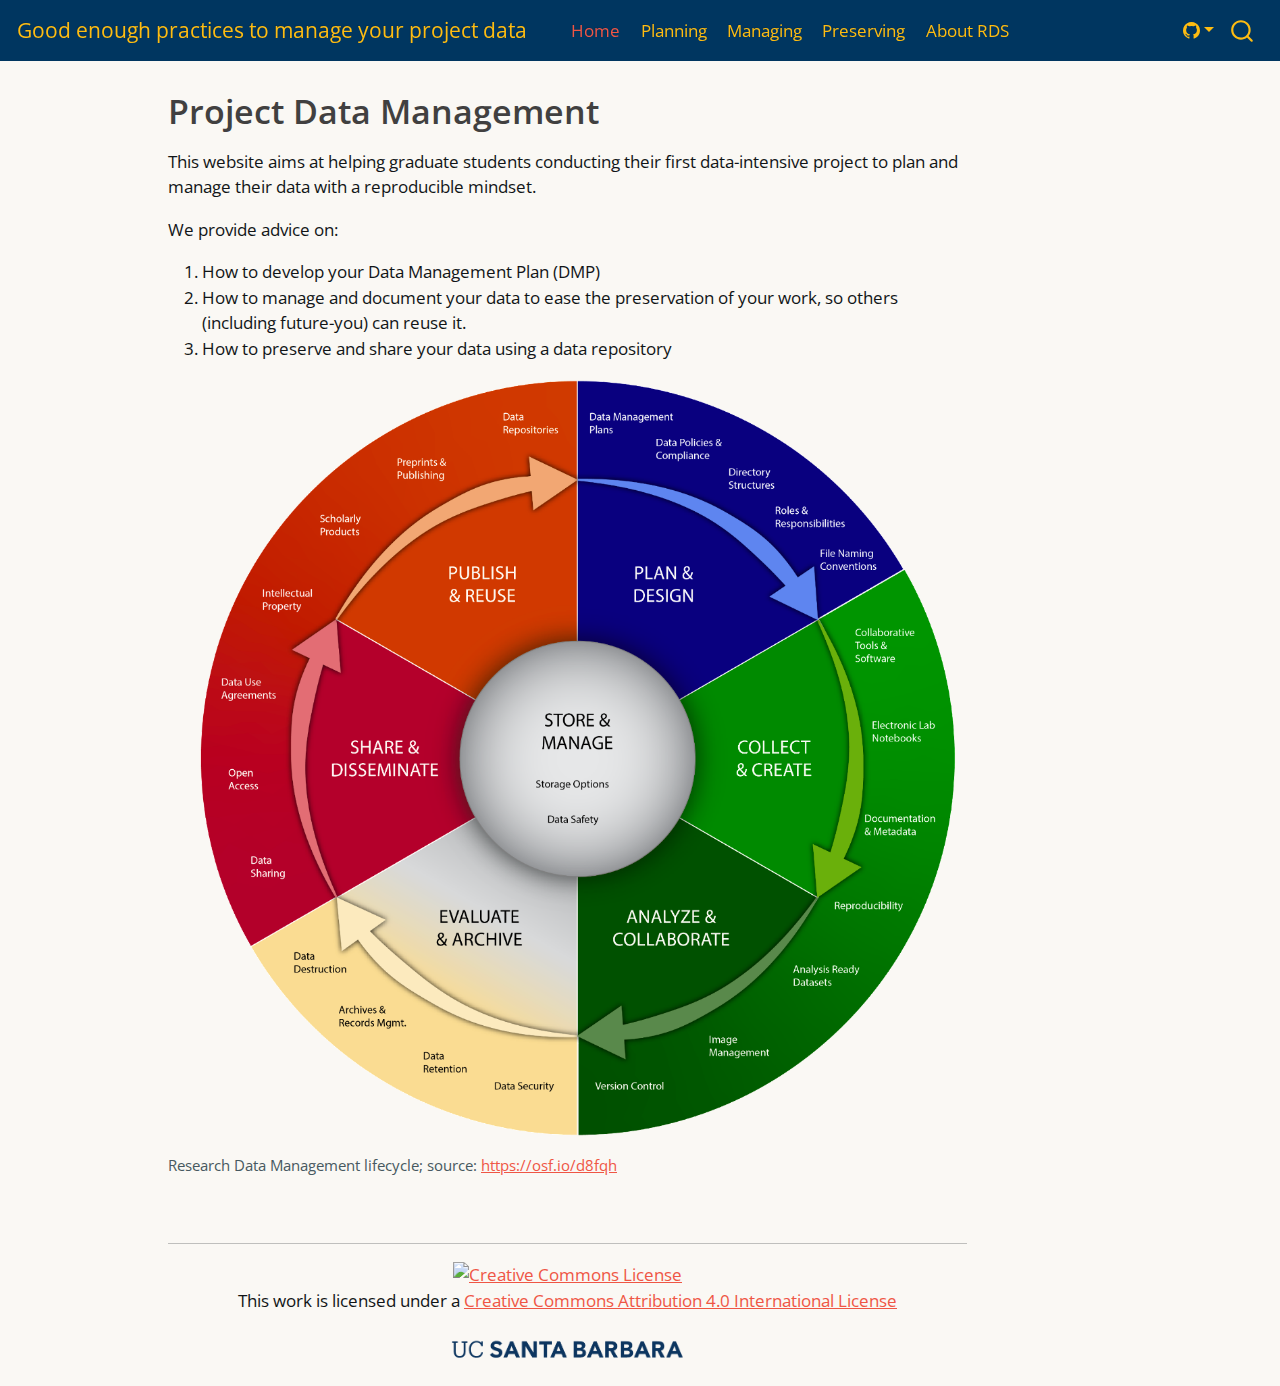
==== index.html @ 5ca1f8f9 "Built site for gh-pages" ====
<!DOCTYPE html>
<html xmlns="http://www.w3.org/1999/xhtml" lang="en" xml:lang="en"><head>

<meta charset="utf-8">
<meta name="generator" content="quarto-1.3.450">

<meta name="viewport" content="width=device-width, initial-scale=1.0, user-scalable=yes">


<title>Good enough practices to manage your project data - Project Data Management</title>
<style>
code{white-space: pre-wrap;}
span.smallcaps{font-variant: small-caps;}
div.columns{display: flex; gap: min(4vw, 1.5em);}
div.column{flex: auto; overflow-x: auto;}
div.hanging-indent{margin-left: 1.5em; text-indent: -1.5em;}
ul.task-list{list-style: none;}
ul.task-list li input[type="checkbox"] {
  width: 0.8em;
  margin: 0 0.8em 0.2em -1em; /* quarto-specific, see https://github.com/quarto-dev/quarto-cli/issues/4556 */ 
  vertical-align: middle;
}
</style>


<script src="site_libs/quarto-nav/quarto-nav.js"></script>
<script src="site_libs/quarto-nav/headroom.min.js"></script>
<script src="site_libs/clipboard/clipboard.min.js"></script>
<script src="site_libs/quarto-search/autocomplete.umd.js"></script>
<script src="site_libs/quarto-search/fuse.min.js"></script>
<script src="site_libs/quarto-search/quarto-search.js"></script>
<meta name="quarto:offset" content="./">
<script src="site_libs/quarto-html/quarto.js"></script>
<script src="site_libs/quarto-html/popper.min.js"></script>
<script src="site_libs/quarto-html/tippy.umd.min.js"></script>
<script src="site_libs/quarto-html/anchor.min.js"></script>
<link href="site_libs/quarto-html/tippy.css" rel="stylesheet">
<link href="site_libs/quarto-html/quarto-syntax-highlighting.css" rel="stylesheet" id="quarto-text-highlighting-styles">
<script src="site_libs/bootstrap/bootstrap.min.js"></script>
<link href="site_libs/bootstrap/bootstrap-icons.css" rel="stylesheet">
<link href="site_libs/bootstrap/bootstrap.min.css" rel="stylesheet" id="quarto-bootstrap" data-mode="light">
<script id="quarto-search-options" type="application/json">{
  "location": "navbar",
  "copy-button": false,
  "collapse-after": 3,
  "panel-placement": "end",
  "type": "overlay",
  "limit": 20,
  "language": {
    "search-no-results-text": "No results",
    "search-matching-documents-text": "matching documents",
    "search-copy-link-title": "Copy link to search",
    "search-hide-matches-text": "Hide additional matches",
    "search-more-match-text": "more match in this document",
    "search-more-matches-text": "more matches in this document",
    "search-clear-button-title": "Clear",
    "search-detached-cancel-button-title": "Cancel",
    "search-submit-button-title": "Submit",
    "search-label": "Search"
  }
}</script>


<link rel="stylesheet" href="styles.css">
</head>

<body class="nav-fixed">

<div id="quarto-search-results"></div>
  <header id="quarto-header" class="headroom fixed-top">
    <nav class="navbar navbar-expand-lg navbar-dark ">
      <div class="navbar-container container-fluid">
      <div class="navbar-brand-container">
    <a class="navbar-brand" href="./index.html">
    <span class="navbar-title">Good enough practices to manage your project data</span>
    </a>
  </div>
            <div id="quarto-search" class="" title="Search"></div>
          <button class="navbar-toggler" type="button" data-bs-toggle="collapse" data-bs-target="#navbarCollapse" aria-controls="navbarCollapse" aria-expanded="false" aria-label="Toggle navigation" onclick="if (window.quartoToggleHeadroom) { window.quartoToggleHeadroom(); }">
  <span class="navbar-toggler-icon"></span>
</button>
          <div class="collapse navbar-collapse" id="navbarCollapse">
            <ul class="navbar-nav navbar-nav-scroll me-auto">
  <li class="nav-item">
    <a class="nav-link active" href="./index.html" rel="" target="" aria-current="page">
 <span class="menu-text">Home</span></a>
  </li>  
  <li class="nav-item">
    <a class="nav-link" href="./plan.html" rel="" target="">
 <span class="menu-text">Planning</span></a>
  </li>  
  <li class="nav-item">
    <a class="nav-link" href="./manage.html" rel="" target="">
 <span class="menu-text">Managing</span></a>
  </li>  
  <li class="nav-item">
    <a class="nav-link" href="./preserve.html" rel="" target="">
 <span class="menu-text">Preserving</span></a>
  </li>  
  <li class="nav-item">
    <a class="nav-link" href="./about.html" rel="" target="">
 <span class="menu-text">About RDS</span></a>
  </li>  
</ul>
            <div class="quarto-navbar-tools ms-auto">
    <div class="dropdown">
      <a href="" title="" id="quarto-navigation-tool-dropdown-0" class="quarto-navigation-tool dropdown-toggle px-1" data-bs-toggle="dropdown" aria-expanded="false" aria-label=""><i class="bi bi-github"></i></a>
      <ul class="dropdown-menu dropdown-menu-end" aria-labelledby="quarto-navigation-tool-dropdown-0">
          <li>
            <a class="dropdown-item quarto-navbar-tools ms-auto-item" href="https://github.com/UCSB-Library-Research-Data-Services/project-data-management">
            Website Code
            </a>
          </li>
          <li>
            <a class="dropdown-item quarto-navbar-tools ms-auto-item" href="https://github.com/UCSB-Library-Research-Data-Services/project-data-management/issues">
            Report an issue
            </a>
          </li>
      </ul>
    </div>
</div>
          </div> <!-- /navcollapse -->
      </div> <!-- /container-fluid -->
    </nav>
</header>
<!-- content -->
<div id="quarto-content" class="quarto-container page-columns page-rows-contents page-layout-article page-navbar">
<!-- sidebar -->
<!-- margin-sidebar -->
    <div id="quarto-margin-sidebar" class="sidebar margin-sidebar">
        
    </div>
<!-- main -->
<main class="content" id="quarto-document-content">

<header id="title-block-header" class="quarto-title-block default">
<div class="quarto-title">
<h1 class="title">Project Data Management</h1>
</div>



<div class="quarto-title-meta">

    
  
    
  </div>
  

</header>

<p>This website aims at helping graduate students conducting their first data-intensive project to plan and manage their data with a reproducible mindset.</p>
<p>We provide advice on:</p>
<ol type="1">
<li>How to develop your Data Management Plan (DMP)</li>
<li>How to manage and document your data to ease the preservation of your work, so others (including future-you) can reuse it.</li>
<li>How to preserve and share your data using a data repository</li>
</ol>
<div class="quarto-figure quarto-figure-center">
<figure class="figure">
<p><img src="images/data_lifecycle_rdm.png" class="img-fluid figure-img"></p>
<figcaption class="figure-caption">Research Data Management lifecycle; source: <a href="https://osf.io/d8fqh" class="uri">https://osf.io/d8fqh</a></figcaption>
</figure>
</div>



</main> <!-- /main -->
<div>
  <p></p><hr><p></p>
  <p align="center"><a rel="license" href="http://creativecommons.org/licenses/by/4.0/"><img alt="Creative Commons License" style="border-width:0" src="https://i.creativecommons.org/l/by/4.0/88x31.png"></a><br>This work is licensed under a <a rel="license" href="http://creativecommons.org/licenses/by/4.0/">Creative Commons Attribution 4.0 International License</a></p>
  <p align="center"><a href="https://www.library.ucsb.edu/research-data-services"><img alt="UCSB logo" style="border-width:0" src="images/ucsb-primary-wordmark.png" width="250px" align="center"></a></p>
</div>
<script id="quarto-html-after-body" type="application/javascript">
window.document.addEventListener("DOMContentLoaded", function (event) {
  const toggleBodyColorMode = (bsSheetEl) => {
    const mode = bsSheetEl.getAttribute("data-mode");
    const bodyEl = window.document.querySelector("body");
    if (mode === "dark") {
      bodyEl.classList.add("quarto-dark");
      bodyEl.classList.remove("quarto-light");
    } else {
      bodyEl.classList.add("quarto-light");
      bodyEl.classList.remove("quarto-dark");
    }
  }
  const toggleBodyColorPrimary = () => {
    const bsSheetEl = window.document.querySelector("link#quarto-bootstrap");
    if (bsSheetEl) {
      toggleBodyColorMode(bsSheetEl);
    }
  }
  toggleBodyColorPrimary();  
  const icon = "";
  const anchorJS = new window.AnchorJS();
  anchorJS.options = {
    placement: 'right',
    icon: icon
  };
  anchorJS.add('.anchored');
  const isCodeAnnotation = (el) => {
    for (const clz of el.classList) {
      if (clz.startsWith('code-annotation-')) {                     
        return true;
      }
    }
    return false;
  }
  const clipboard = new window.ClipboardJS('.code-copy-button', {
    text: function(trigger) {
      const codeEl = trigger.previousElementSibling.cloneNode(true);
      for (const childEl of codeEl.children) {
        if (isCodeAnnotation(childEl)) {
          childEl.remove();
        }
      }
      return codeEl.innerText;
    }
  });
  clipboard.on('success', function(e) {
    // button target
    const button = e.trigger;
    // don't keep focus
    button.blur();
    // flash "checked"
    button.classList.add('code-copy-button-checked');
    var currentTitle = button.getAttribute("title");
    button.setAttribute("title", "Copied!");
    let tooltip;
    if (window.bootstrap) {
      button.setAttribute("data-bs-toggle", "tooltip");
      button.setAttribute("data-bs-placement", "left");
      button.setAttribute("data-bs-title", "Copied!");
      tooltip = new bootstrap.Tooltip(button, 
        { trigger: "manual", 
          customClass: "code-copy-button-tooltip",
          offset: [0, -8]});
      tooltip.show();    
    }
    setTimeout(function() {
      if (tooltip) {
        tooltip.hide();
        button.removeAttribute("data-bs-title");
        button.removeAttribute("data-bs-toggle");
        button.removeAttribute("data-bs-placement");
      }
      button.setAttribute("title", currentTitle);
      button.classList.remove('code-copy-button-checked');
    }, 1000);
    // clear code selection
    e.clearSelection();
  });
  function tippyHover(el, contentFn) {
    const config = {
      allowHTML: true,
      content: contentFn,
      maxWidth: 500,
      delay: 100,
      arrow: false,
      appendTo: function(el) {
          return el.parentElement;
      },
      interactive: true,
      interactiveBorder: 10,
      theme: 'quarto',
      placement: 'bottom-start'
    };
    window.tippy(el, config); 
  }
  const noterefs = window.document.querySelectorAll('a[role="doc-noteref"]');
  for (var i=0; i<noterefs.length; i++) {
    const ref = noterefs[i];
    tippyHover(ref, function() {
      // use id or data attribute instead here
      let href = ref.getAttribute('data-footnote-href') || ref.getAttribute('href');
      try { href = new URL(href).hash; } catch {}
      const id = href.replace(/^#\/?/, "");
      const note = window.document.getElementById(id);
      return note.innerHTML;
    });
  }
      let selectedAnnoteEl;
      const selectorForAnnotation = ( cell, annotation) => {
        let cellAttr = 'data-code-cell="' + cell + '"';
        let lineAttr = 'data-code-annotation="' +  annotation + '"';
        const selector = 'span[' + cellAttr + '][' + lineAttr + ']';
        return selector;
      }
      const selectCodeLines = (annoteEl) => {
        const doc = window.document;
        const targetCell = annoteEl.getAttribute("data-target-cell");
        const targetAnnotation = annoteEl.getAttribute("data-target-annotation");
        const annoteSpan = window.document.querySelector(selectorForAnnotation(targetCell, targetAnnotation));
        const lines = annoteSpan.getAttribute("data-code-lines").split(",");
        const lineIds = lines.map((line) => {
          return targetCell + "-" + line;
        })
        let top = null;
        let height = null;
        let parent = null;
        if (lineIds.length > 0) {
            //compute the position of the single el (top and bottom and make a div)
            const el = window.document.getElementById(lineIds[0]);
            top = el.offsetTop;
            height = el.offsetHeight;
            parent = el.parentElement.parentElement;
          if (lineIds.length > 1) {
            const lastEl = window.document.getElementById(lineIds[lineIds.length - 1]);
            const bottom = lastEl.offsetTop + lastEl.offsetHeight;
            height = bottom - top;
          }
          if (top !== null && height !== null && parent !== null) {
            // cook up a div (if necessary) and position it 
            let div = window.document.getElementById("code-annotation-line-highlight");
            if (div === null) {
              div = window.document.createElement("div");
              div.setAttribute("id", "code-annotation-line-highlight");
              div.style.position = 'absolute';
              parent.appendChild(div);
            }
            div.style.top = top - 2 + "px";
            div.style.height = height + 4 + "px";
            let gutterDiv = window.document.getElementById("code-annotation-line-highlight-gutter");
            if (gutterDiv === null) {
              gutterDiv = window.document.createElement("div");
              gutterDiv.setAttribute("id", "code-annotation-line-highlight-gutter");
              gutterDiv.style.position = 'absolute';
              const codeCell = window.document.getElementById(targetCell);
              const gutter = codeCell.querySelector('.code-annotation-gutter');
              gutter.appendChild(gutterDiv);
            }
            gutterDiv.style.top = top - 2 + "px";
            gutterDiv.style.height = height + 4 + "px";
          }
          selectedAnnoteEl = annoteEl;
        }
      };
      const unselectCodeLines = () => {
        const elementsIds = ["code-annotation-line-highlight", "code-annotation-line-highlight-gutter"];
        elementsIds.forEach((elId) => {
          const div = window.document.getElementById(elId);
          if (div) {
            div.remove();
          }
        });
        selectedAnnoteEl = undefined;
      };
      // Attach click handler to the DT
      const annoteDls = window.document.querySelectorAll('dt[data-target-cell]');
      for (const annoteDlNode of annoteDls) {
        annoteDlNode.addEventListener('click', (event) => {
          const clickedEl = event.target;
          if (clickedEl !== selectedAnnoteEl) {
            unselectCodeLines();
            const activeEl = window.document.querySelector('dt[data-target-cell].code-annotation-active');
            if (activeEl) {
              activeEl.classList.remove('code-annotation-active');
            }
            selectCodeLines(clickedEl);
            clickedEl.classList.add('code-annotation-active');
          } else {
            // Unselect the line
            unselectCodeLines();
            clickedEl.classList.remove('code-annotation-active');
          }
        });
      }
  const findCites = (el) => {
    const parentEl = el.parentElement;
    if (parentEl) {
      const cites = parentEl.dataset.cites;
      if (cites) {
        return {
          el,
          cites: cites.split(' ')
        };
      } else {
        return findCites(el.parentElement)
      }
    } else {
      return undefined;
    }
  };
  var bibliorefs = window.document.querySelectorAll('a[role="doc-biblioref"]');
  for (var i=0; i<bibliorefs.length; i++) {
    const ref = bibliorefs[i];
    const citeInfo = findCites(ref);
    if (citeInfo) {
      tippyHover(citeInfo.el, function() {
        var popup = window.document.createElement('div');
        citeInfo.cites.forEach(function(cite) {
          var citeDiv = window.document.createElement('div');
          citeDiv.classList.add('hanging-indent');
          citeDiv.classList.add('csl-entry');
          var biblioDiv = window.document.getElementById('ref-' + cite);
          if (biblioDiv) {
            citeDiv.innerHTML = biblioDiv.innerHTML;
          }
          popup.appendChild(citeDiv);
        });
        return popup.innerHTML;
      });
    }
  }
});
</script>
</div> <!-- /content -->



</body></html>
---- site_libs/quarto-html/tippy.css ----
.tippy-box[data-animation=fade][data-state=hidden]{opacity:0}[data-tippy-root]{max-width:calc(100vw - 10px)}.tippy-box{position:relative;background-color:#333;color:#fff;border-radius:4px;font-size:14px;line-height:1.4;white-space:normal;outline:0;transition-property:transform,visibility,opacity}.tippy-box[data-placement^=top]>.tippy-arrow{bottom:0}.tippy-box[data-placement^=top]>.tippy-arrow:before{bottom:-7px;left:0;border-width:8px 8px 0;border-top-color:initial;transform-origin:center top}.tippy-box[data-placement^=bottom]>.tippy-arrow{top:0}.tippy-box[data-placement^=bottom]>.tippy-arrow:before{top:-7px;left:0;border-width:0 8px 8px;border-bottom-color:initial;transform-origin:center bottom}.tippy-box[data-placement^=left]>.tippy-arrow{right:0}.tippy-box[data-placement^=left]>.tippy-arrow:before{border-width:8px 0 8px 8px;border-left-color:initial;right:-7px;transform-origin:center left}.tippy-box[data-placement^=right]>.tippy-arrow{left:0}.tippy-box[data-placement^=right]>.tippy-arrow:before{left:-7px;border-width:8px 8px 8px 0;border-right-color:initial;transform-origin:center right}.tippy-box[data-inertia][data-state=visible]{transition-timing-function:cubic-bezier(.54,1.5,.38,1.11)}.tippy-arrow{width:16px;height:16px;color:#333}.tippy-arrow:before{content:"";position:absolute;border-color:transparent;border-style:solid}.tippy-content{position:relative;padding:5px 9px;z-index:1}
---- site_libs/quarto-html/quarto-syntax-highlighting.css ----
/* quarto syntax highlight colors */
:root {
  --quarto-hl-ot-color: #003B4F;
  --quarto-hl-at-color: #657422;
  --quarto-hl-ss-color: #20794D;
  --quarto-hl-an-color: #5E5E5E;
  --quarto-hl-fu-color: #4758AB;
  --quarto-hl-st-color: #20794D;
  --quarto-hl-cf-color: #003B4F;
  --quarto-hl-op-color: #5E5E5E;
  --quarto-hl-er-color: #AD0000;
  --quarto-hl-bn-color: #AD0000;
  --quarto-hl-al-color: #AD0000;
  --quarto-hl-va-color: #111111;
  --quarto-hl-bu-color: inherit;
  --quarto-hl-ex-color: inherit;
  --quarto-hl-pp-color: #AD0000;
  --quarto-hl-in-color: #5E5E5E;
  --quarto-hl-vs-color: #20794D;
  --quarto-hl-wa-color: #5E5E5E;
  --quarto-hl-do-color: #5E5E5E;
  --quarto-hl-im-color: #00769E;
  --quarto-hl-ch-color: #20794D;
  --quarto-hl-dt-color: #AD0000;
  --quarto-hl-fl-color: #AD0000;
  --quarto-hl-co-color: #5E5E5E;
  --quarto-hl-cv-color: #5E5E5E;
  --quarto-hl-cn-color: #8f5902;
  --quarto-hl-sc-color: #5E5E5E;
  --quarto-hl-dv-color: #AD0000;
  --quarto-hl-kw-color: #003B4F;
}

/* other quarto variables */
:root {
  --quarto-font-monospace: SFMono-Regular, Menlo, Monaco, Consolas, "Liberation Mono", "Courier New", monospace;
}

pre > code.sourceCode > span {
  color: #003B4F;
}

code span {
  color: #003B4F;
}

code.sourceCode > span {
  color: #003B4F;
}

div.sourceCode,
div.sourceCode pre.sourceCode {
  color: #003B4F;
}

code span.ot {
  color: #003B4F;
  font-style: inherit;
}

code span.at {
  color: #657422;
  font-style: inherit;
}

code span.ss {
  color: #20794D;
  font-style: inherit;
}

code span.an {
  color: #5E5E5E;
  font-style: inherit;
}

code span.fu {
  color: #4758AB;
  font-style: inherit;
}

code span.st {
  color: #20794D;
  font-style: inherit;
}

code span.cf {
  color: #003B4F;
  font-style: inherit;
}

code span.op {
  color: #5E5E5E;
  font-style: inherit;
}

code span.er {
  color: #AD0000;
  font-style: inherit;
}

code span.bn {
  color: #AD0000;
  font-style: inherit;
}

code span.al {
  color: #AD0000;
  font-style: inherit;
}

code span.va {
  color: #111111;
  font-style: inherit;
}

code span.bu {
  font-style: inherit;
}

code span.ex {
  font-style: inherit;
}

code span.pp {
  color: #AD0000;
  font-style: inherit;
}

code span.in {
  color: #5E5E5E;
  font-style: inherit;
}

code span.vs {
  color: #20794D;
  font-style: inherit;
}

code span.wa {
  color: #5E5E5E;
  font-style: italic;
}

code span.do {
  color: #5E5E5E;
  font-style: italic;
}

code span.im {
  color: #00769E;
  font-style: inherit;
}

code span.ch {
  color: #20794D;
  font-style: inherit;
}

code span.dt {
  color: #AD0000;
  font-style: inherit;
}

code span.fl {
  color: #AD0000;
  font-style: inherit;
}

code span.co {
  color: #5E5E5E;
  font-style: inherit;
}

code span.cv {
  color: #5E5E5E;
  font-style: italic;
}

code span.cn {
  color: #8f5902;
  font-style: inherit;
}

code span.sc {
  color: #5E5E5E;
  font-style: inherit;
}

code span.dv {
  color: #AD0000;
  font-style: inherit;
}

code span.kw {
  color: #003B4F;
  font-style: inherit;
}

.prevent-inlining {
  content: "</";
}

/*# sourceMappingURL=debc5d5d77c3f9108843748ff7464032.css.map */
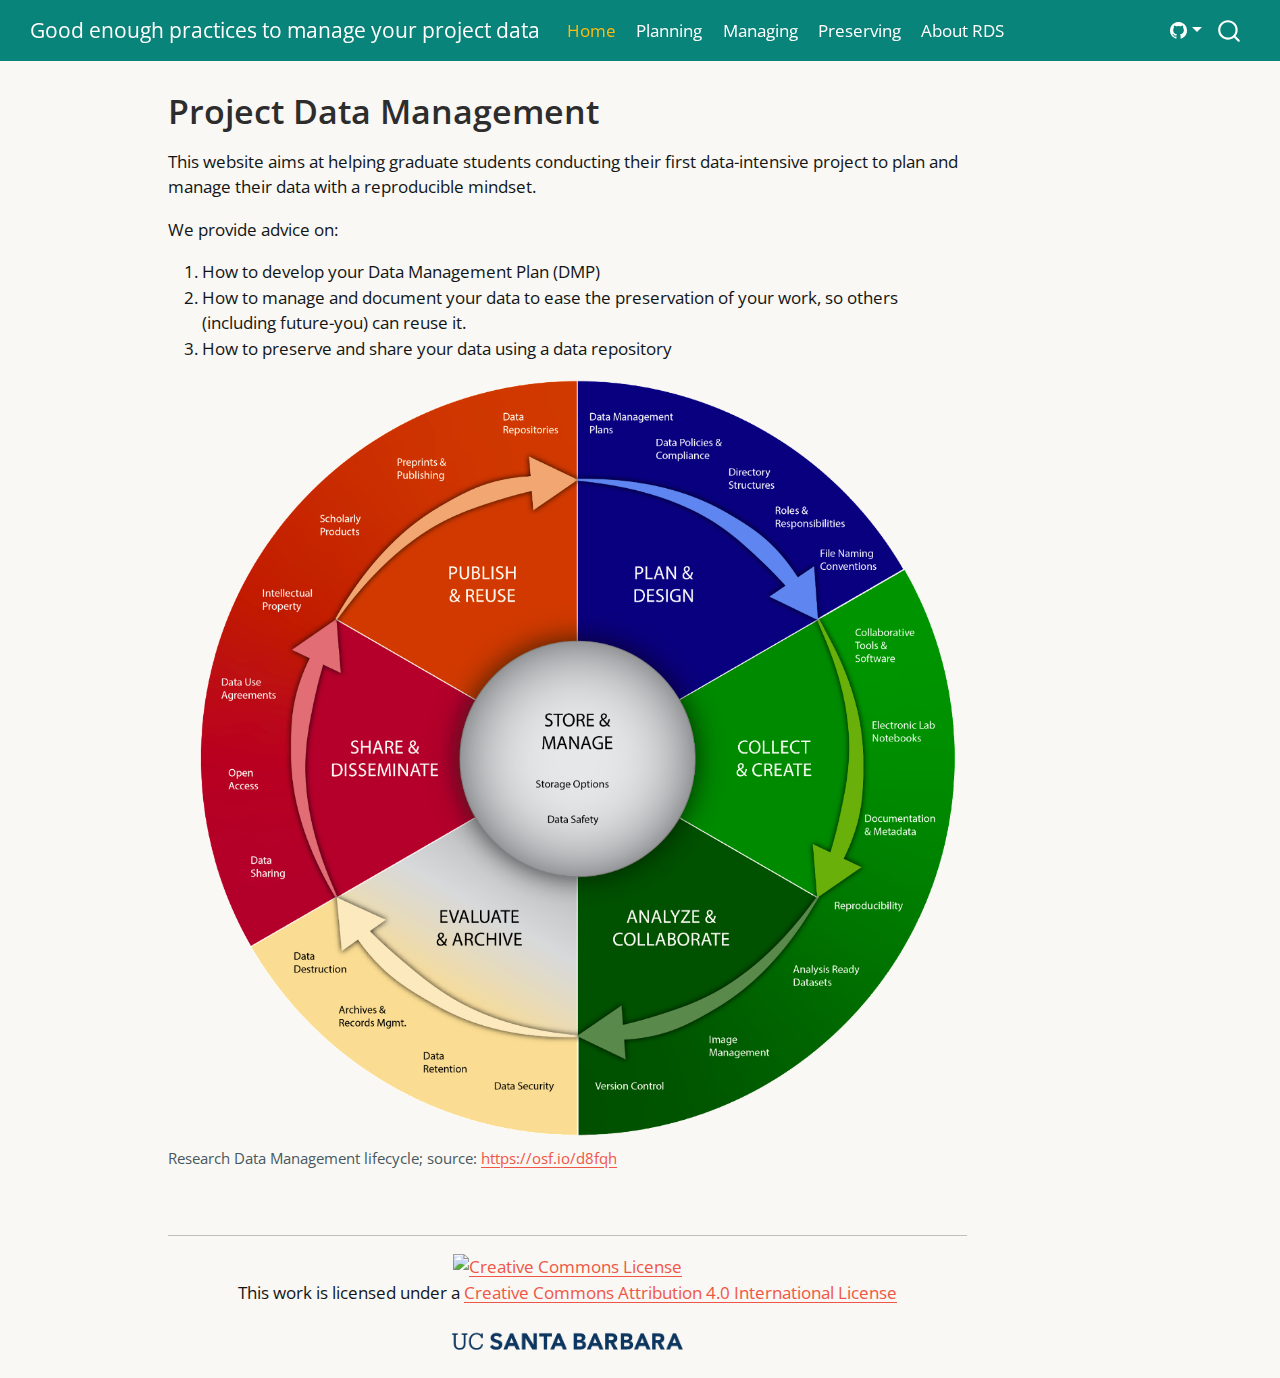
==== commit 23725e97: "Built site for gh-pages" ====
--- a/index.html
+++ b/index.html
@@ -2,7 +2,7 @@
 <html xmlns="http://www.w3.org/1999/xhtml" lang="en" xml:lang="en"><head>
 
 <meta charset="utf-8">
-<meta name="generator" content="quarto-1.3.450">
+<meta name="generator" content="quarto-1.4.550">
 
 <meta name="viewport" content="width=device-width, initial-scale=1.0, user-scalable=yes">
 
@@ -45,7 +45,13 @@
   "collapse-after": 3,
   "panel-placement": "end",
   "type": "overlay",
-  "limit": 20,
+  "limit": 50,
+  "keyboard-shortcut": [
+    "f",
+    "/",
+    "s"
+  ],
+  "show-item-context": false,
   "language": {
     "search-no-results-text": "No results",
     "search-matching-documents-text": "matching documents",
@@ -54,6 +60,7 @@
     "search-more-match-text": "more match in this document",
     "search-more-matches-text": "more matches in this document",
     "search-clear-button-title": "Clear",
+    "search-text-placeholder": "",
     "search-detached-cancel-button-title": "Cancel",
     "search-submit-button-title": "Submit",
     "search-label": "Search"
@@ -68,9 +75,9 @@
 
 <div id="quarto-search-results"></div>
   <header id="quarto-header" class="headroom fixed-top">
-    <nav class="navbar navbar-expand-lg navbar-dark ">
+    <nav class="navbar navbar-expand-lg " data-bs-theme="dark">
       <div class="navbar-container container-fluid">
-      <div class="navbar-brand-container">
+      <div class="navbar-brand-container mx-auto">
     <a class="navbar-brand" href="./index.html">
     <span class="navbar-title">Good enough practices to manage your project data</span>
     </a>
@@ -82,44 +89,44 @@
           <div class="collapse navbar-collapse" id="navbarCollapse">
             <ul class="navbar-nav navbar-nav-scroll me-auto">
   <li class="nav-item">
-    <a class="nav-link active" href="./index.html" rel="" target="" aria-current="page">
- <span class="menu-text">Home</span></a>
+    <a class="nav-link active" href="./index.html" aria-current="page"> 
+<span class="menu-text">Home</span></a>
   </li>  
   <li class="nav-item">
-    <a class="nav-link" href="./plan.html" rel="" target="">
- <span class="menu-text">Planning</span></a>
+    <a class="nav-link" href="./plan.html"> 
+<span class="menu-text">Planning</span></a>
   </li>  
   <li class="nav-item">
-    <a class="nav-link" href="./manage.html" rel="" target="">
- <span class="menu-text">Managing</span></a>
+    <a class="nav-link" href="./manage.html"> 
+<span class="menu-text">Managing</span></a>
   </li>  
   <li class="nav-item">
-    <a class="nav-link" href="./preserve.html" rel="" target="">
- <span class="menu-text">Preserving</span></a>
+    <a class="nav-link" href="./preserve.html"> 
+<span class="menu-text">Preserving</span></a>
   </li>  
   <li class="nav-item">
-    <a class="nav-link" href="./about.html" rel="" target="">
- <span class="menu-text">About RDS</span></a>
+    <a class="nav-link" href="./about.html"> 
+<span class="menu-text">About RDS</span></a>
   </li>  
 </ul>
-            <div class="quarto-navbar-tools ms-auto">
+          </div> <!-- /navcollapse -->
+          <div class="quarto-navbar-tools">
     <div class="dropdown">
       <a href="" title="" id="quarto-navigation-tool-dropdown-0" class="quarto-navigation-tool dropdown-toggle px-1" data-bs-toggle="dropdown" aria-expanded="false" aria-label=""><i class="bi bi-github"></i></a>
       <ul class="dropdown-menu dropdown-menu-end" aria-labelledby="quarto-navigation-tool-dropdown-0">
           <li>
-            <a class="dropdown-item quarto-navbar-tools ms-auto-item" href="https://github.com/UCSB-Library-Research-Data-Services/project-data-management">
+            <a class="dropdown-item quarto-navbar-tools-item" href="https://github.com/UCSB-Library-Research-Data-Services/project-data-management">
             Website Code
             </a>
           </li>
           <li>
-            <a class="dropdown-item quarto-navbar-tools ms-auto-item" href="https://github.com/UCSB-Library-Research-Data-Services/project-data-management/issues">
+            <a class="dropdown-item quarto-navbar-tools-item" href="https://github.com/UCSB-Library-Research-Data-Services/project-data-management/issues">
             Report an issue
             </a>
           </li>
       </ul>
     </div>
 </div>
-          </div> <!-- /navcollapse -->
       </div> <!-- /container-fluid -->
     </nav>
 </header>
@@ -148,7 +155,9 @@
   </div>
   
 
+
 </header>
+
 
 <p>This website aims at helping graduate students conducting their first data-intensive project to plan and manage their data with a reproducible mindset.</p>
 <p>We provide advice on:</p>
@@ -160,7 +169,7 @@
 <div class="quarto-figure quarto-figure-center">
 <figure class="figure">
 <p><img src="images/data_lifecycle_rdm.png" class="img-fluid figure-img"></p>
-<figcaption class="figure-caption">Research Data Management lifecycle; source: <a href="https://osf.io/d8fqh" class="uri">https://osf.io/d8fqh</a></figcaption>
+<figcaption>Research Data Management lifecycle; source: <a href="https://osf.io/d8fqh" class="uri">https://osf.io/d8fqh</a></figcaption>
 </figure>
 </div>
 
@@ -251,10 +260,9 @@
     // clear code selection
     e.clearSelection();
   });
-  function tippyHover(el, contentFn) {
+  function tippyHover(el, contentFn, onTriggerFn, onUntriggerFn) {
     const config = {
       allowHTML: true,
-      content: contentFn,
       maxWidth: 500,
       delay: 100,
       arrow: false,
@@ -264,8 +272,17 @@
       interactive: true,
       interactiveBorder: 10,
       theme: 'quarto',
-      placement: 'bottom-start'
+      placement: 'bottom-start',
     };
+    if (contentFn) {
+      config.content = contentFn;
+    }
+    if (onTriggerFn) {
+      config.onTrigger = onTriggerFn;
+    }
+    if (onUntriggerFn) {
+      config.onUntrigger = onUntriggerFn;
+    }
     window.tippy(el, config); 
   }
   const noterefs = window.document.querySelectorAll('a[role="doc-noteref"]');
@@ -278,6 +295,125 @@
       const id = href.replace(/^#\/?/, "");
       const note = window.document.getElementById(id);
       return note.innerHTML;
+    });
+  }
+  const xrefs = window.document.querySelectorAll('a.quarto-xref');
+  const processXRef = (id, note) => {
+    // Strip column container classes
+    const stripColumnClz = (el) => {
+      el.classList.remove("page-full", "page-columns");
+      if (el.children) {
+        for (const child of el.children) {
+          stripColumnClz(child);
+        }
+      }
+    }
+    stripColumnClz(note)
+    if (id === null || id.startsWith('sec-')) {
+      // Special case sections, only their first couple elements
+      const container = document.createElement("div");
+      if (note.children && note.children.length > 2) {
+        container.appendChild(note.children[0].cloneNode(true));
+        for (let i = 1; i < note.children.length; i++) {
+          const child = note.children[i];
+          if (child.tagName === "P" && child.innerText === "") {
+            continue;
+          } else {
+            container.appendChild(child.cloneNode(true));
+            break;
+          }
+        }
+        if (window.Quarto?.typesetMath) {
+          window.Quarto.typesetMath(container);
+        }
+        return container.innerHTML
+      } else {
+        if (window.Quarto?.typesetMath) {
+          window.Quarto.typesetMath(note);
+        }
+        return note.innerHTML;
+      }
+    } else {
+      // Remove any anchor links if they are present
+      const anchorLink = note.querySelector('a.anchorjs-link');
+      if (anchorLink) {
+        anchorLink.remove();
+      }
+      if (window.Quarto?.typesetMath) {
+        window.Quarto.typesetMath(note);
+      }
+      // TODO in 1.5, we should make sure this works without a callout special case
+      if (note.classList.contains("callout")) {
+        return note.outerHTML;
+      } else {
+        return note.innerHTML;
+      }
+    }
+  }
+  for (var i=0; i<xrefs.length; i++) {
+    const xref = xrefs[i];
+    tippyHover(xref, undefined, function(instance) {
+      instance.disable();
+      let url = xref.getAttribute('href');
+      let hash = undefined; 
+      if (url.startsWith('#')) {
+        hash = url;
+      } else {
+        try { hash = new URL(url).hash; } catch {}
+      }
+      if (hash) {
+        const id = hash.replace(/^#\/?/, "");
+        const note = window.document.getElementById(id);
+        if (note !== null) {
+          try {
+            const html = processXRef(id, note.cloneNode(true));
+            instance.setContent(html);
+          } finally {
+            instance.enable();
+            instance.show();
+          }
+        } else {
+          // See if we can fetch this
+          fetch(url.split('#')[0])
+          .then(res => res.text())
+          .then(html => {
+            const parser = new DOMParser();
+            const htmlDoc = parser.parseFromString(html, "text/html");
+            const note = htmlDoc.getElementById(id);
+            if (note !== null) {
+              const html = processXRef(id, note);
+              instance.setContent(html);
+            } 
+          }).finally(() => {
+            instance.enable();
+            instance.show();
+          });
+        }
+      } else {
+        // See if we can fetch a full url (with no hash to target)
+        // This is a special case and we should probably do some content thinning / targeting
+        fetch(url)
+        .then(res => res.text())
+        .then(html => {
+          const parser = new DOMParser();
+          const htmlDoc = parser.parseFromString(html, "text/html");
+          const note = htmlDoc.querySelector('main.content');
+          if (note !== null) {
+            // This should only happen for chapter cross references
+            // (since there is no id in the URL)
+            // remove the first header
+            if (note.children.length > 0 && note.children[0].tagName === "HEADER") {
+              note.children[0].remove();
+            }
+            const html = processXRef(null, note);
+            instance.setContent(html);
+          } 
+        }).finally(() => {
+          instance.enable();
+          instance.show();
+        });
+      }
+    }, function(instance) {
     });
   }
       let selectedAnnoteEl;
@@ -321,6 +457,7 @@
             }
             div.style.top = top - 2 + "px";
             div.style.height = height + 4 + "px";
+            div.style.left = 0;
             let gutterDiv = window.document.getElementById("code-annotation-line-highlight-gutter");
             if (gutterDiv === null) {
               gutterDiv = window.document.createElement("div");
@@ -346,6 +483,32 @@
         });
         selectedAnnoteEl = undefined;
       };
+        // Handle positioning of the toggle
+    window.addEventListener(
+      "resize",
+      throttle(() => {
+        elRect = undefined;
+        if (selectedAnnoteEl) {
+          selectCodeLines(selectedAnnoteEl);
+        }
+      }, 10)
+    );
+    function throttle(fn, ms) {
+    let throttle = false;
+    let timer;
+      return (...args) => {
+        if(!throttle) { // first call gets through
+            fn.apply(this, args);
+            throttle = true;
+        } else { // all the others get throttled
+            if(timer) clearTimeout(timer); // cancel #2
+            timer = setTimeout(() => {
+              fn.apply(this, args);
+              timer = throttle = false;
+            }, ms);
+        }
+      };
+    }
       // Attach click handler to the DT
       const annoteDls = window.document.querySelectorAll('dt[data-target-cell]');
       for (const annoteDlNode of annoteDls) {
@@ -409,4 +572,5 @@
 
 
 
+
 </body></html>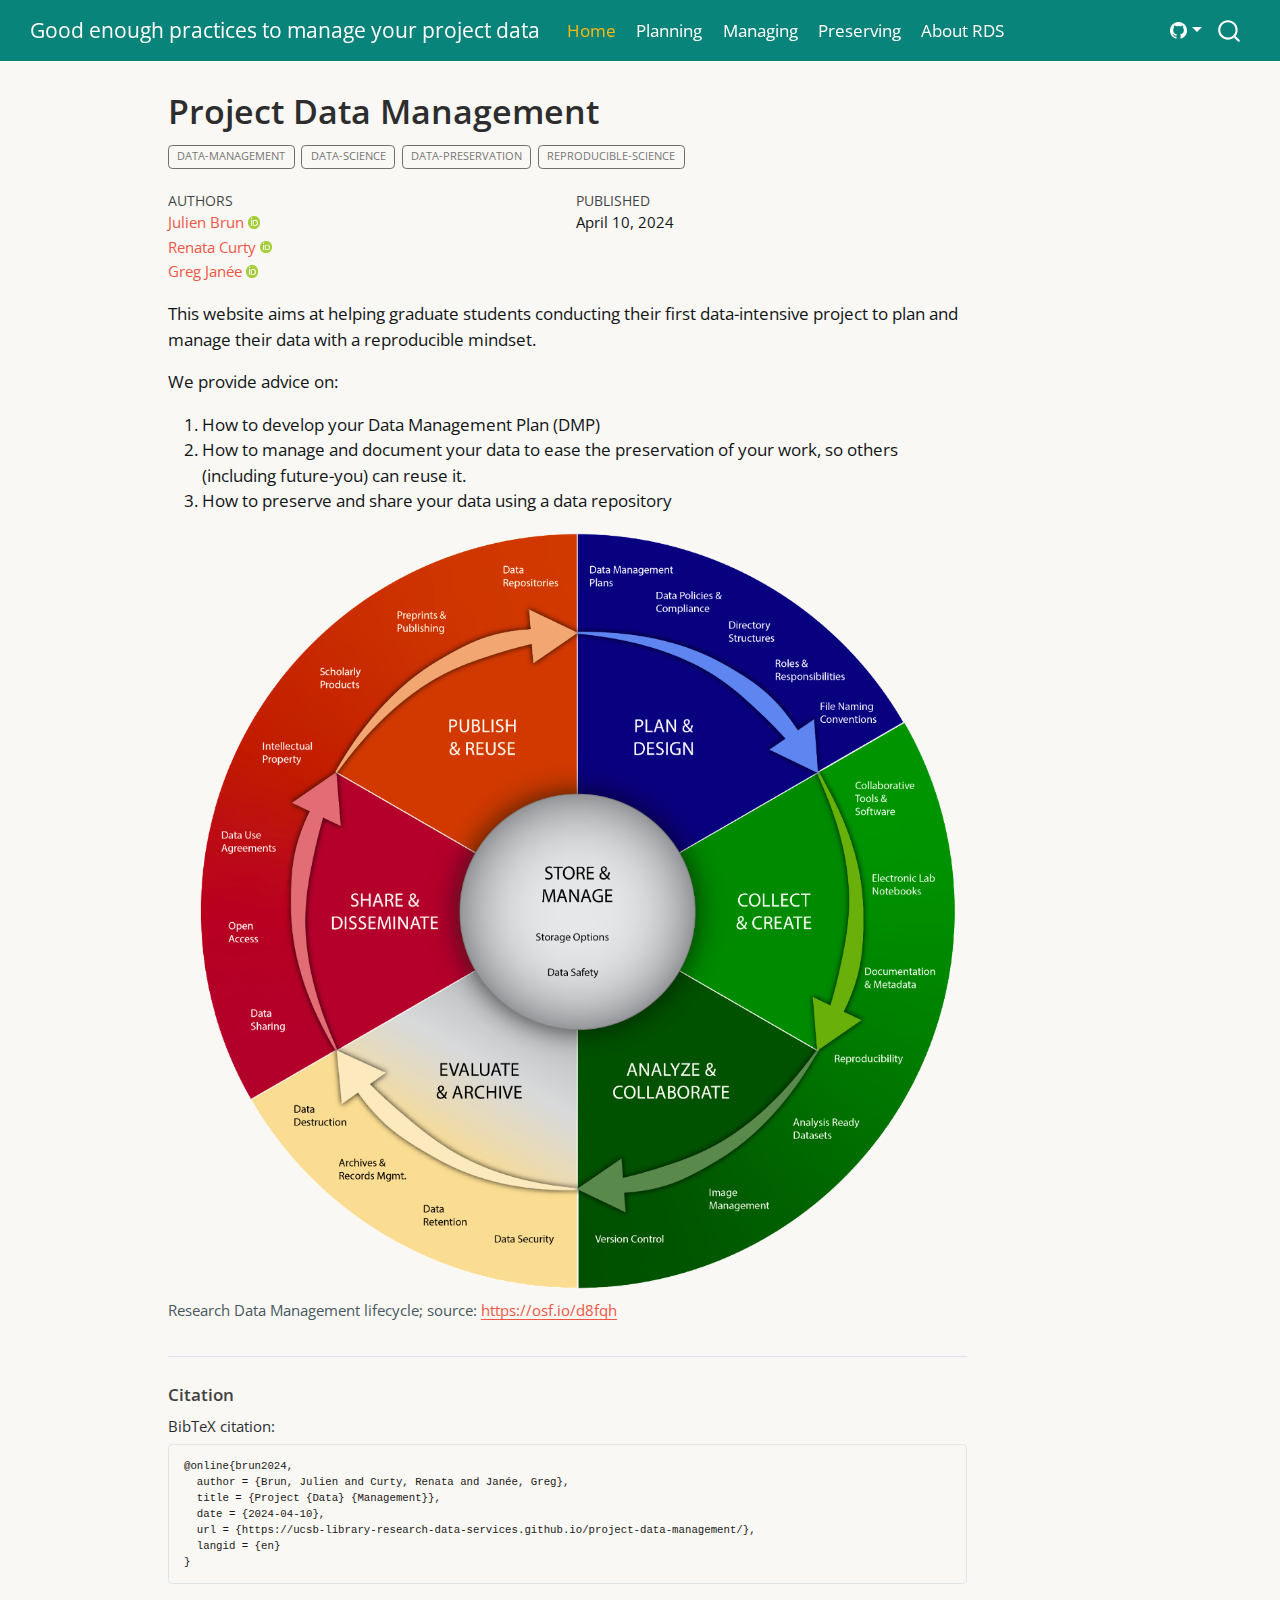
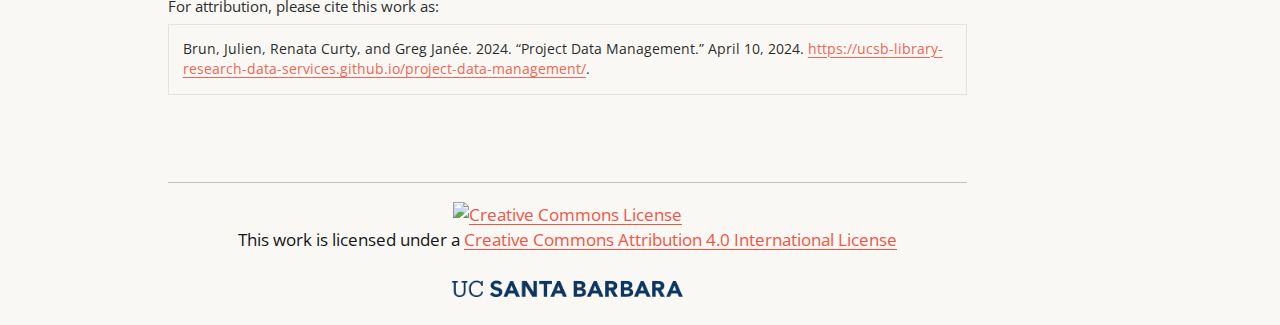
==== commit b3e41682: "Built site for gh-pages" ====
--- a/index.html
+++ b/index.html
@@ -2,10 +2,14 @@
 <html xmlns="http://www.w3.org/1999/xhtml" lang="en" xml:lang="en"><head>
 
 <meta charset="utf-8">
-<meta name="generator" content="quarto-1.4.550">
+<meta name="generator" content="quarto-1.4.553">
 
 <meta name="viewport" content="width=device-width, initial-scale=1.0, user-scalable=yes">
 
+<meta name="author" content="Julien Brun">
+<meta name="author" content="Renata Curty">
+<meta name="author" content="Greg Janée">
+<meta name="dcterms.date" content="2024-04-10">
 
 <title>Good enough practices to manage your project data - Project Data Management</title>
 <style>
@@ -113,7 +117,7 @@
           <div class="quarto-navbar-tools">
     <div class="dropdown">
       <a href="" title="" id="quarto-navigation-tool-dropdown-0" class="quarto-navigation-tool dropdown-toggle px-1" data-bs-toggle="dropdown" aria-expanded="false" aria-label=""><i class="bi bi-github"></i></a>
-      <ul class="dropdown-menu dropdown-menu-end" aria-labelledby="quarto-navigation-tool-dropdown-0">
+      <ul class="dropdown-menu" aria-labelledby="quarto-navigation-tool-dropdown-0">
           <li>
             <a class="dropdown-item quarto-navbar-tools-item" href="https://github.com/UCSB-Library-Research-Data-Services/project-data-management">
             Website Code
@@ -143,13 +147,33 @@
 <header id="title-block-header" class="quarto-title-block default">
 <div class="quarto-title">
 <h1 class="title">Project Data Management</h1>
-</div>
+  <div class="quarto-categories">
+    <div class="quarto-category">data-management</div>
+    <div class="quarto-category">data-science</div>
+    <div class="quarto-category">data-preservation</div>
+    <div class="quarto-category">reproducible-science</div>
+  </div>
+  </div>
 
 
 
 <div class="quarto-title-meta">
 
+    <div>
+    <div class="quarto-title-meta-heading">Authors</div>
+    <div class="quarto-title-meta-contents">
+             <p><a href="https://brunj7.github.io/">Julien Brun</a> <a href="https://orcid.org/0000-0002-7751-6238" class="quarto-title-author-orcid"> <img src="[data-uri]"></a></p>
+             <p><a href="https://www.library.ucsb.edu/staff/renata-curty">Renata Curty</a> <a href="https://orcid.org/0000-0002-4615-6030" class="quarto-title-author-orcid"> <img src="[data-uri]"></a></p>
+             <p><a href="https://www.library.ucsb.edu/staff/greg-janee">Greg Janée</a> <a href="https://orcid.org/0000-0001-8785-0021" class="quarto-title-author-orcid"> <img src="[data-uri]"></a></p>
+          </div>
+  </div>
     
+    <div>
+    <div class="quarto-title-meta-heading">Published</div>
+    <div class="quarto-title-meta-contents">
+      <p class="date">April 10, 2024</p>
+    </div>
+  </div>
   
     
   </div>
@@ -175,7 +199,17 @@
 
 
 
-</main> <!-- /main -->
+<div id="quarto-appendix" class="default"><section class="quarto-appendix-contents" id="quarto-citation"><h2 class="anchored quarto-appendix-heading">Citation</h2><div><div class="quarto-appendix-secondary-label">BibTeX citation:</div><pre class="sourceCode code-with-copy quarto-appendix-bibtex"><code class="sourceCode bibtex">@online{brun2024,
+  author = {Brun, Julien and Curty, Renata and Janée, Greg},
+  title = {Project {Data} {Management}},
+  date = {2024-04-10},
+  url = {https://ucsb-library-research-data-services.github.io/project-data-management/},
+  langid = {en}
+}
+</code><button title="Copy to Clipboard" class="code-copy-button"><i class="bi"></i></button></pre><div class="quarto-appendix-secondary-label">For attribution, please cite this work as:</div><div id="ref-brun2024" class="csl-entry quarto-appendix-citeas" role="listitem">
+Brun, Julien, Renata Curty, and Greg Janée. 2024. <span>“Project Data
+Management.”</span> April 10, 2024. <a href="https://ucsb-library-research-data-services.github.io/project-data-management/">https://ucsb-library-research-data-services.github.io/project-data-management/</a>.
+</div></div></section></div></main> <!-- /main -->
 <div>
   <p></p><hr><p></p>
   <p align="center"><a rel="license" href="http://creativecommons.org/licenses/by/4.0/"><img alt="Creative Commons License" style="border-width:0" src="https://i.creativecommons.org/l/by/4.0/88x31.png"></a><br>This work is licensed under a <a rel="license" href="http://creativecommons.org/licenses/by/4.0/">Creative Commons Attribution 4.0 International License</a></p>
@@ -260,6 +294,24 @@
     // clear code selection
     e.clearSelection();
   });
+    var localhostRegex = new RegExp(/^(?:http|https):\/\/localhost\:?[0-9]*\//);
+    var mailtoRegex = new RegExp(/^mailto:/);
+      var filterRegex = new RegExp("https:\/\/UCSB-Library-Research-Data-Services\.github\.io\/project-data-management\/");
+    var isInternal = (href) => {
+        return filterRegex.test(href) || localhostRegex.test(href) || mailtoRegex.test(href);
+    }
+    // Inspect non-navigation links and adorn them if external
+ 	var links = window.document.querySelectorAll('a[href]:not(.nav-link):not(.navbar-brand):not(.toc-action):not(.sidebar-link):not(.sidebar-item-toggle):not(.pagination-link):not(.no-external):not([aria-hidden]):not(.dropdown-item):not(.quarto-navigation-tool)');
+    for (var i=0; i<links.length; i++) {
+      const link = links[i];
+      if (!isInternal(link.href)) {
+        // undo the damage that might have been done by quarto-nav.js in the case of
+        // links that we want to consider external
+        if (link.dataset.originalHref !== undefined) {
+          link.href = link.dataset.originalHref;
+        }
+      }
+    }
   function tippyHover(el, contentFn, onTriggerFn, onUntriggerFn) {
     const config = {
       allowHTML: true,
@@ -294,7 +346,11 @@
       try { href = new URL(href).hash; } catch {}
       const id = href.replace(/^#\/?/, "");
       const note = window.document.getElementById(id);
-      return note.innerHTML;
+      if (note) {
+        return note.innerHTML;
+      } else {
+        return "";
+      }
     });
   }
   const xrefs = window.document.querySelectorAll('a.quarto-xref');
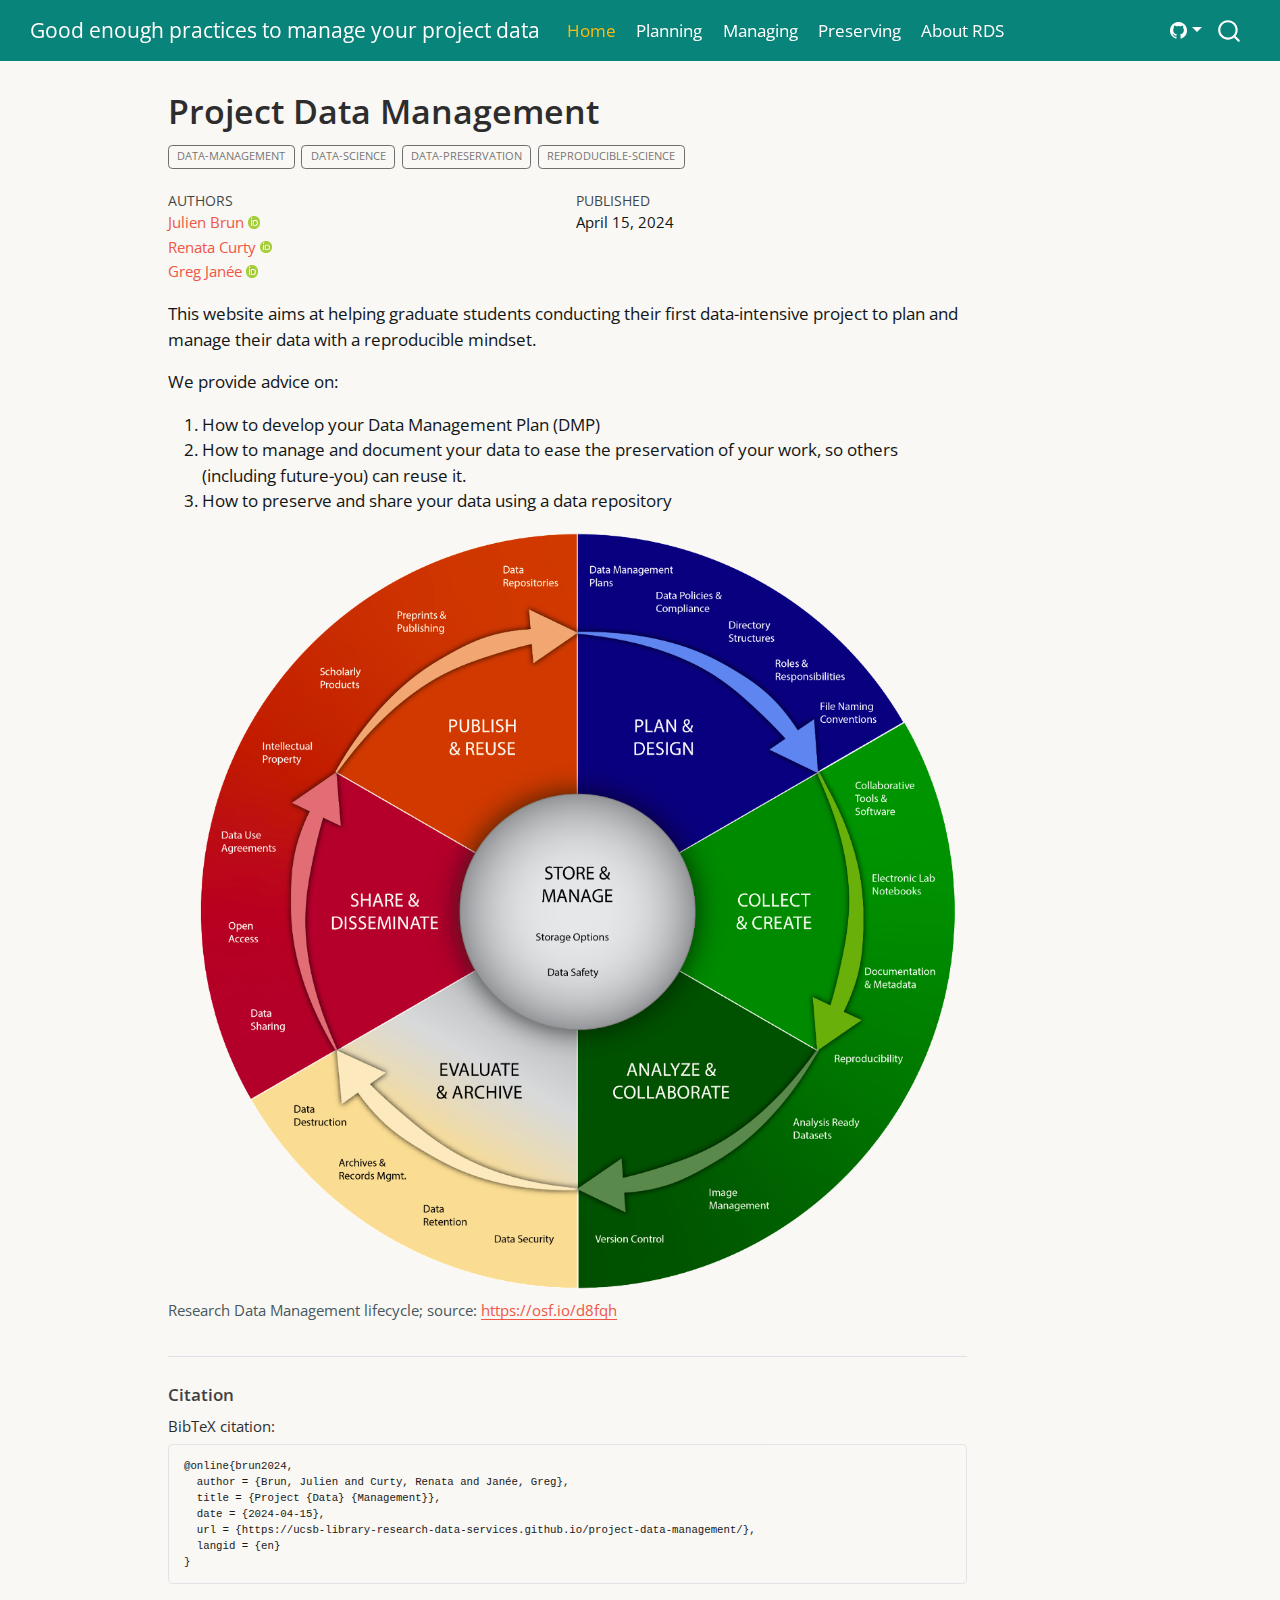
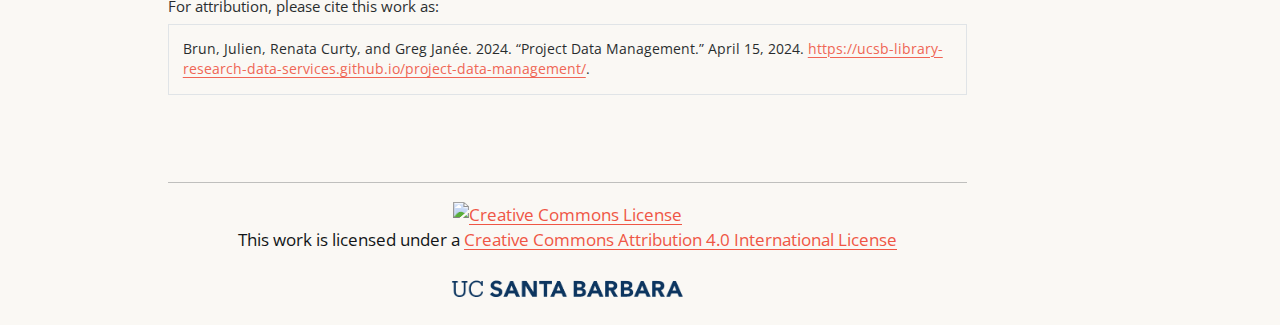
==== commit 39e2dd45: "Built site for gh-pages" ====
--- a/index.html
+++ b/index.html
@@ -9,7 +9,7 @@
 <meta name="author" content="Julien Brun">
 <meta name="author" content="Renata Curty">
 <meta name="author" content="Greg Janée">
-<meta name="dcterms.date" content="2024-04-10">
+<meta name="dcterms.date" content="2024-04-15">
 
 <title>Good enough practices to manage your project data - Project Data Management</title>
 <style>
@@ -171,7 +171,7 @@
     <div>
     <div class="quarto-title-meta-heading">Published</div>
     <div class="quarto-title-meta-contents">
-      <p class="date">April 10, 2024</p>
+      <p class="date">April 15, 2024</p>
     </div>
   </div>
   
@@ -202,13 +202,13 @@
 <div id="quarto-appendix" class="default"><section class="quarto-appendix-contents" id="quarto-citation"><h2 class="anchored quarto-appendix-heading">Citation</h2><div><div class="quarto-appendix-secondary-label">BibTeX citation:</div><pre class="sourceCode code-with-copy quarto-appendix-bibtex"><code class="sourceCode bibtex">@online{brun2024,
   author = {Brun, Julien and Curty, Renata and Janée, Greg},
   title = {Project {Data} {Management}},
-  date = {2024-04-10},
+  date = {2024-04-15},
   url = {https://ucsb-library-research-data-services.github.io/project-data-management/},
   langid = {en}
 }
 </code><button title="Copy to Clipboard" class="code-copy-button"><i class="bi"></i></button></pre><div class="quarto-appendix-secondary-label">For attribution, please cite this work as:</div><div id="ref-brun2024" class="csl-entry quarto-appendix-citeas" role="listitem">
 Brun, Julien, Renata Curty, and Greg Janée. 2024. <span>“Project Data
-Management.”</span> April 10, 2024. <a href="https://ucsb-library-research-data-services.github.io/project-data-management/">https://ucsb-library-research-data-services.github.io/project-data-management/</a>.
+Management.”</span> April 15, 2024. <a href="https://ucsb-library-research-data-services.github.io/project-data-management/">https://ucsb-library-research-data-services.github.io/project-data-management/</a>.
 </div></div></section></div></main> <!-- /main -->
 <div>
   <p></p><hr><p></p>
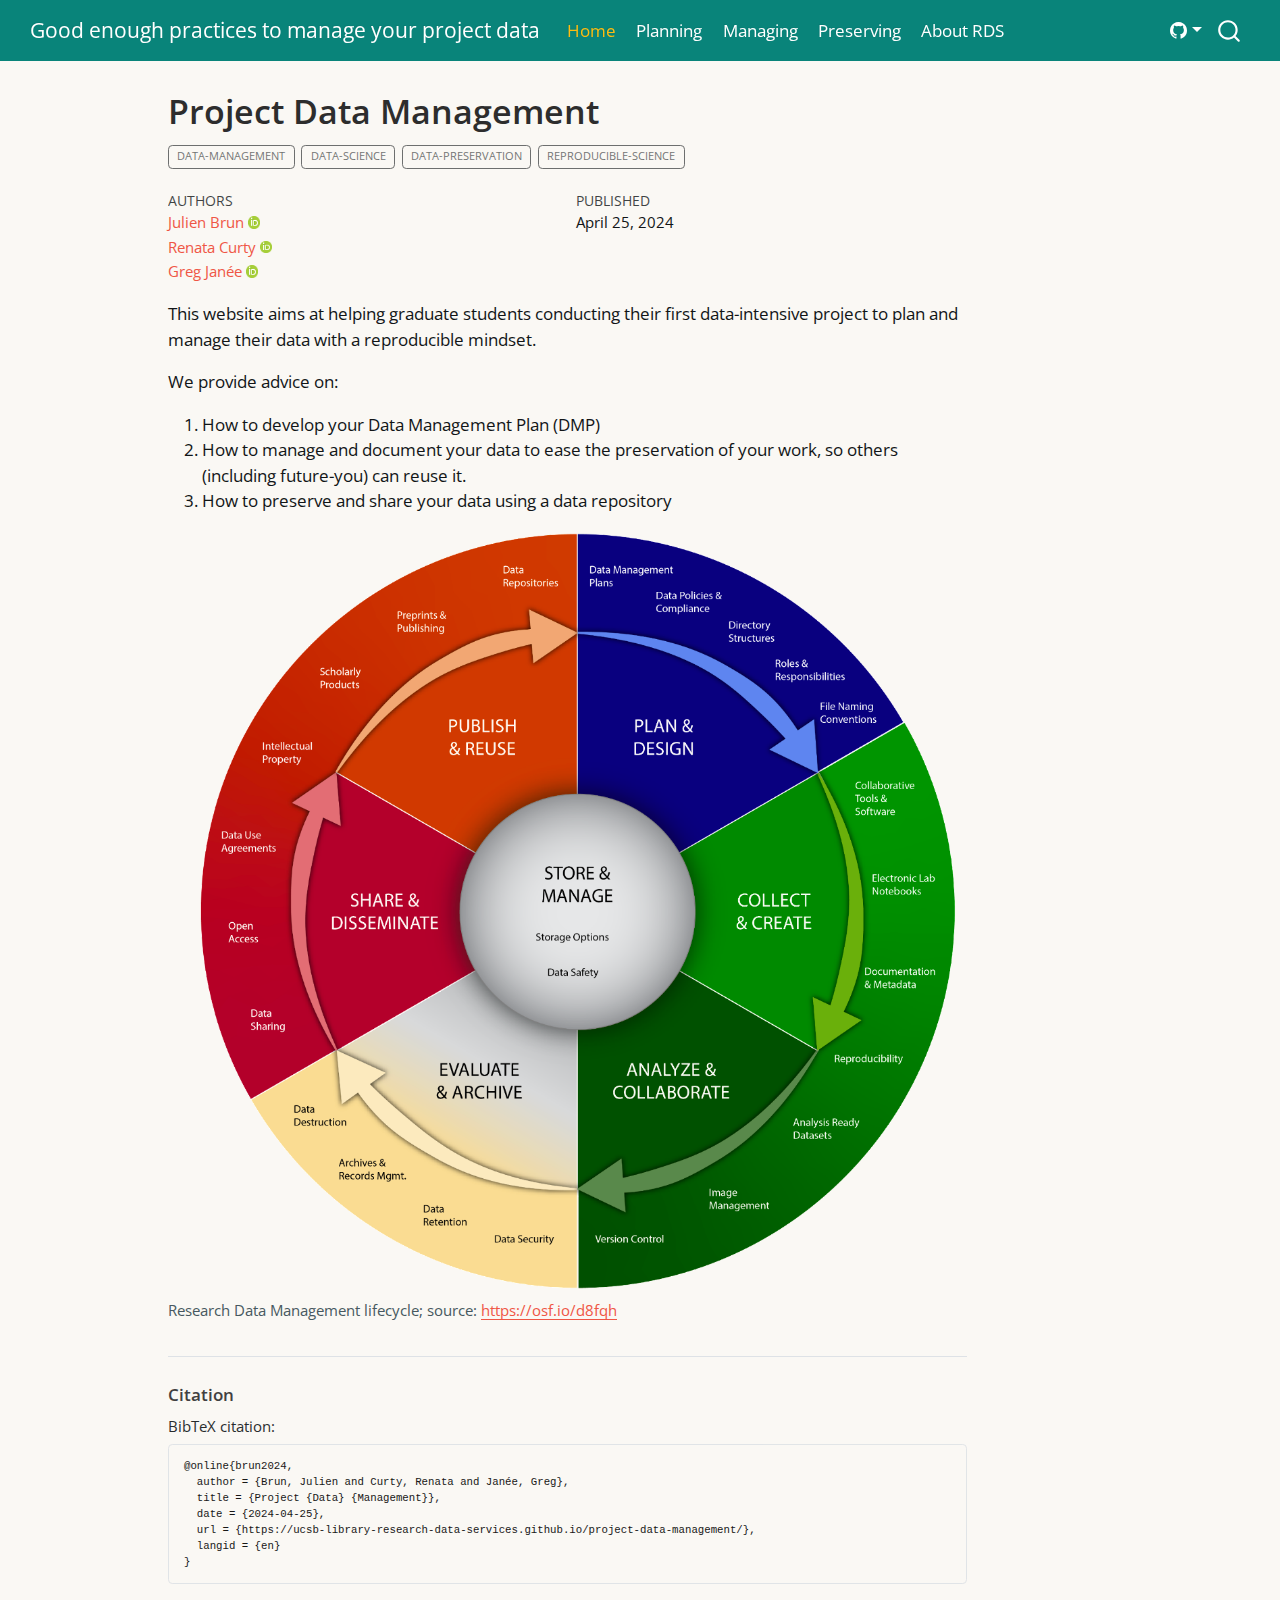
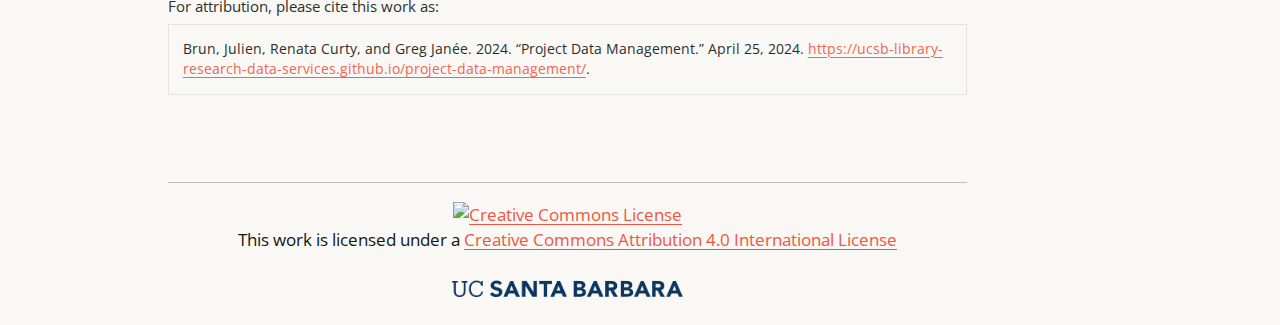
==== commit b2242783: "Built site for gh-pages" ====
--- a/index.html
+++ b/index.html
@@ -9,7 +9,7 @@
 <meta name="author" content="Julien Brun">
 <meta name="author" content="Renata Curty">
 <meta name="author" content="Greg Janée">
-<meta name="dcterms.date" content="2024-04-15">
+<meta name="dcterms.date" content="2024-04-25">
 
 <title>Good enough practices to manage your project data - Project Data Management</title>
 <style>
@@ -171,7 +171,7 @@
     <div>
     <div class="quarto-title-meta-heading">Published</div>
     <div class="quarto-title-meta-contents">
-      <p class="date">April 15, 2024</p>
+      <p class="date">April 25, 2024</p>
     </div>
   </div>
   
@@ -202,13 +202,13 @@
 <div id="quarto-appendix" class="default"><section class="quarto-appendix-contents" id="quarto-citation"><h2 class="anchored quarto-appendix-heading">Citation</h2><div><div class="quarto-appendix-secondary-label">BibTeX citation:</div><pre class="sourceCode code-with-copy quarto-appendix-bibtex"><code class="sourceCode bibtex">@online{brun2024,
   author = {Brun, Julien and Curty, Renata and Janée, Greg},
   title = {Project {Data} {Management}},
-  date = {2024-04-15},
+  date = {2024-04-25},
   url = {https://ucsb-library-research-data-services.github.io/project-data-management/},
   langid = {en}
 }
 </code><button title="Copy to Clipboard" class="code-copy-button"><i class="bi"></i></button></pre><div class="quarto-appendix-secondary-label">For attribution, please cite this work as:</div><div id="ref-brun2024" class="csl-entry quarto-appendix-citeas" role="listitem">
 Brun, Julien, Renata Curty, and Greg Janée. 2024. <span>“Project Data
-Management.”</span> April 15, 2024. <a href="https://ucsb-library-research-data-services.github.io/project-data-management/">https://ucsb-library-research-data-services.github.io/project-data-management/</a>.
+Management.”</span> April 25, 2024. <a href="https://ucsb-library-research-data-services.github.io/project-data-management/">https://ucsb-library-research-data-services.github.io/project-data-management/</a>.
 </div></div></section></div></main> <!-- /main -->
 <div>
   <p></p><hr><p></p>
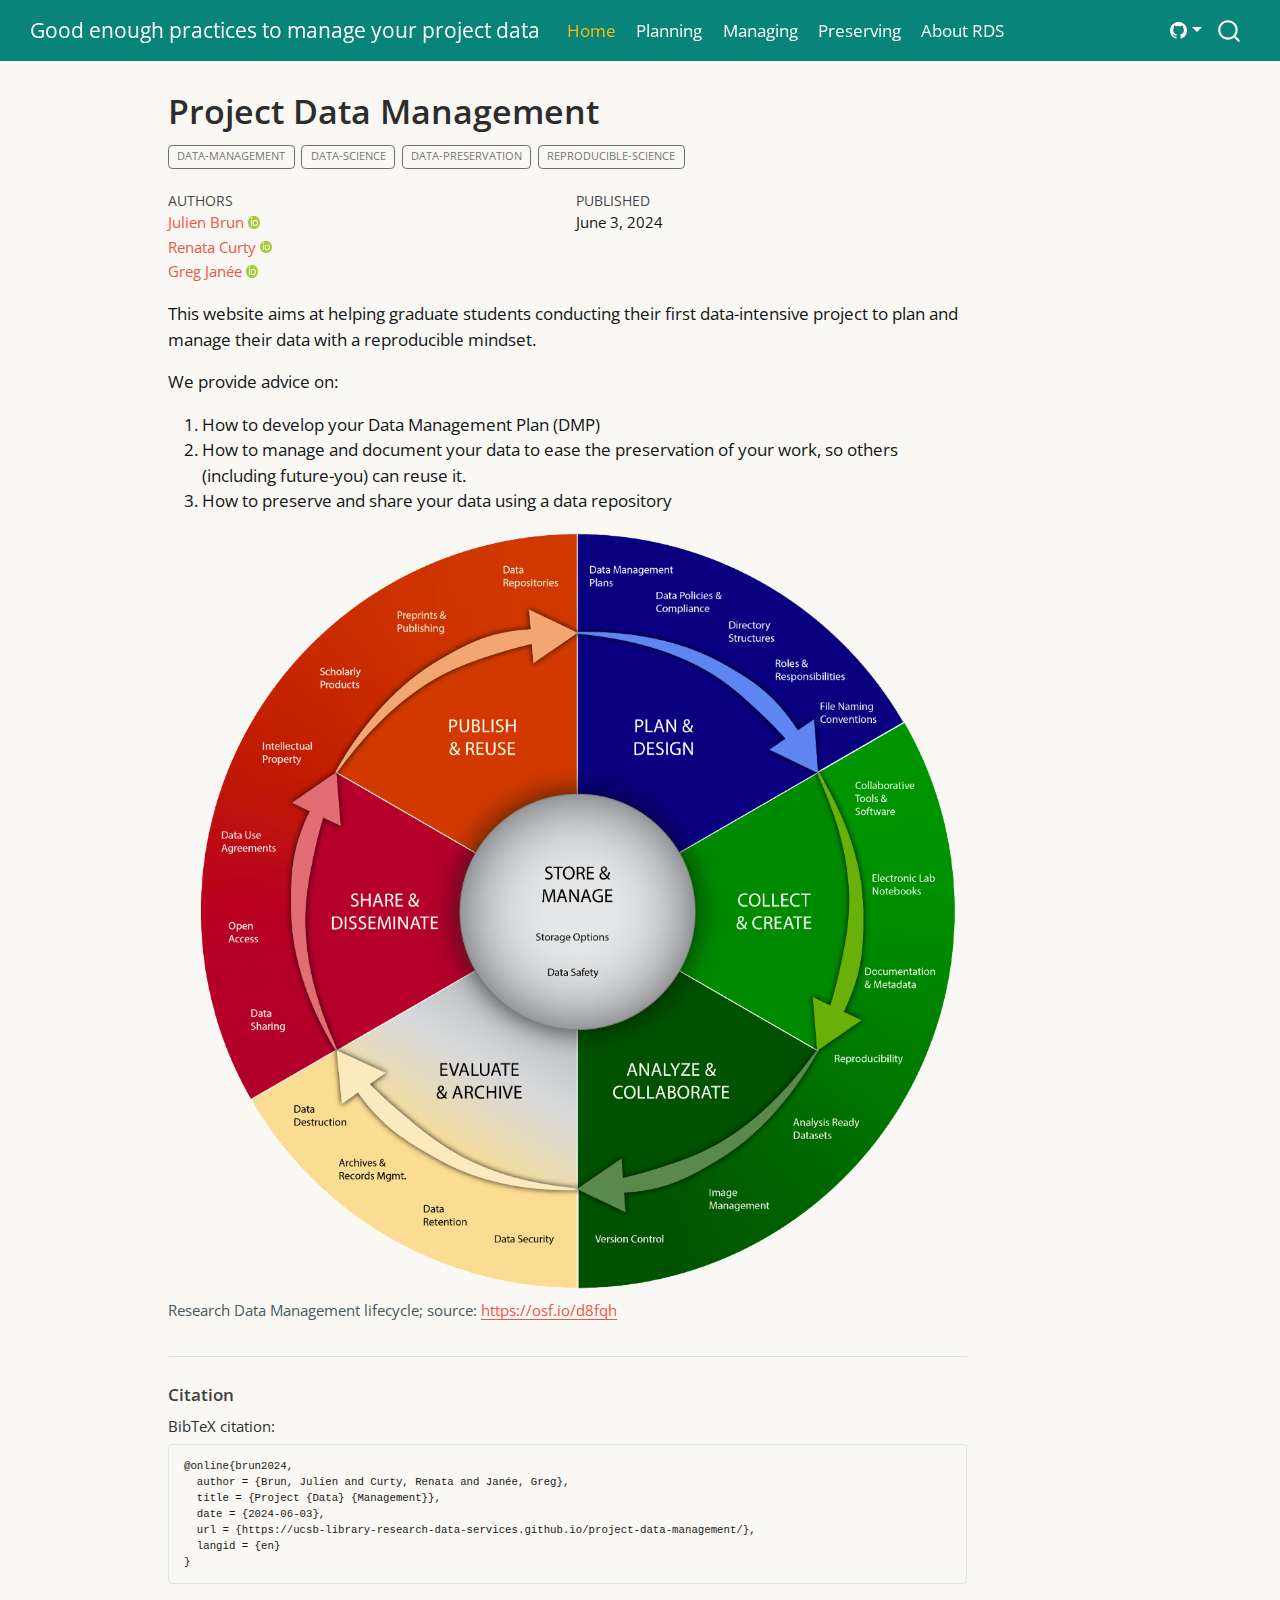
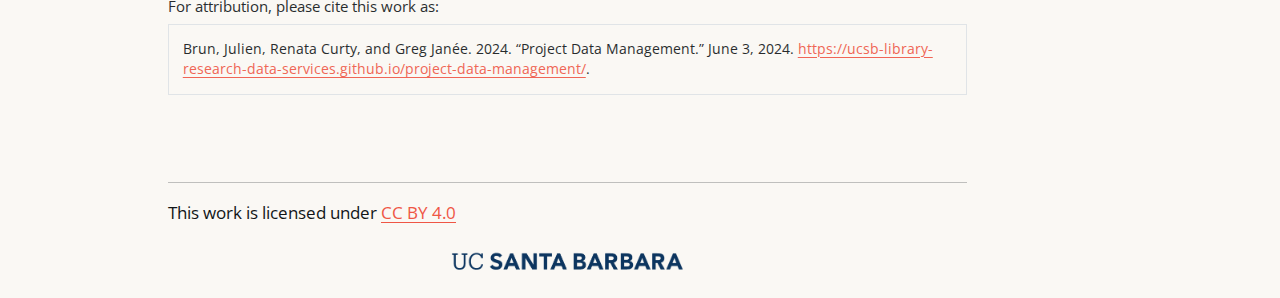
==== commit cc8ac1ed: "Built site for gh-pages" ====
--- a/index.html
+++ b/index.html
@@ -2,14 +2,14 @@
 <html xmlns="http://www.w3.org/1999/xhtml" lang="en" xml:lang="en"><head>
 
 <meta charset="utf-8">
-<meta name="generator" content="quarto-1.4.553">
+<meta name="generator" content="quarto-1.4.555">
 
 <meta name="viewport" content="width=device-width, initial-scale=1.0, user-scalable=yes">
 
 <meta name="author" content="Julien Brun">
 <meta name="author" content="Renata Curty">
 <meta name="author" content="Greg Janée">
-<meta name="dcterms.date" content="2024-04-25">
+<meta name="dcterms.date" content="2024-06-03">
 
 <title>Good enough practices to manage your project data - Project Data Management</title>
 <style>
@@ -171,7 +171,7 @@
     <div>
     <div class="quarto-title-meta-heading">Published</div>
     <div class="quarto-title-meta-contents">
-      <p class="date">April 25, 2024</p>
+      <p class="date">June 3, 2024</p>
     </div>
   </div>
   
@@ -202,17 +202,17 @@
 <div id="quarto-appendix" class="default"><section class="quarto-appendix-contents" id="quarto-citation"><h2 class="anchored quarto-appendix-heading">Citation</h2><div><div class="quarto-appendix-secondary-label">BibTeX citation:</div><pre class="sourceCode code-with-copy quarto-appendix-bibtex"><code class="sourceCode bibtex">@online{brun2024,
   author = {Brun, Julien and Curty, Renata and Janée, Greg},
   title = {Project {Data} {Management}},
-  date = {2024-04-25},
+  date = {2024-06-03},
   url = {https://ucsb-library-research-data-services.github.io/project-data-management/},
   langid = {en}
 }
 </code><button title="Copy to Clipboard" class="code-copy-button"><i class="bi"></i></button></pre><div class="quarto-appendix-secondary-label">For attribution, please cite this work as:</div><div id="ref-brun2024" class="csl-entry quarto-appendix-citeas" role="listitem">
 Brun, Julien, Renata Curty, and Greg Janée. 2024. <span>“Project Data
-Management.”</span> April 25, 2024. <a href="https://ucsb-library-research-data-services.github.io/project-data-management/">https://ucsb-library-research-data-services.github.io/project-data-management/</a>.
+Management.”</span> June 3, 2024. <a href="https://ucsb-library-research-data-services.github.io/project-data-management/">https://ucsb-library-research-data-services.github.io/project-data-management/</a>.
 </div></div></section></div></main> <!-- /main -->
 <div>
   <p></p><hr><p></p>
-  <p align="center"><a rel="license" href="http://creativecommons.org/licenses/by/4.0/"><img alt="Creative Commons License" style="border-width:0" src="https://i.creativecommons.org/l/by/4.0/88x31.png"></a><br>This work is licensed under a <a rel="license" href="http://creativecommons.org/licenses/by/4.0/">Creative Commons Attribution 4.0 International License</a></p>
+  <p xmlns:cc="http://creativecommons.org/ns#">This work is licensed under <a href="https://creativecommons.org/licenses/by/4.0/?ref=chooser-v1" target="_blank" rel="license noopener noreferrer" style="display:inline-block;">CC BY 4.0<img style="height:22px!important;margin-left:3px;vertical-align:text-bottom;" src="https://mirrors.creativecommons.org/presskit/icons/cc.svg?ref=chooser-v1" alt=""><img style="height:22px!important;margin-left:3px;vertical-align:text-bottom;" src="https://mirrors.creativecommons.org/presskit/icons/by.svg?ref=chooser-v1" alt=""></a></p> 
   <p align="center"><a href="https://www.library.ucsb.edu/research-data-services"><img alt="UCSB logo" style="border-width:0" src="images/ucsb-primary-wordmark.png" width="250px" align="center"></a></p>
 </div>
 <script id="quarto-html-after-body" type="application/javascript">
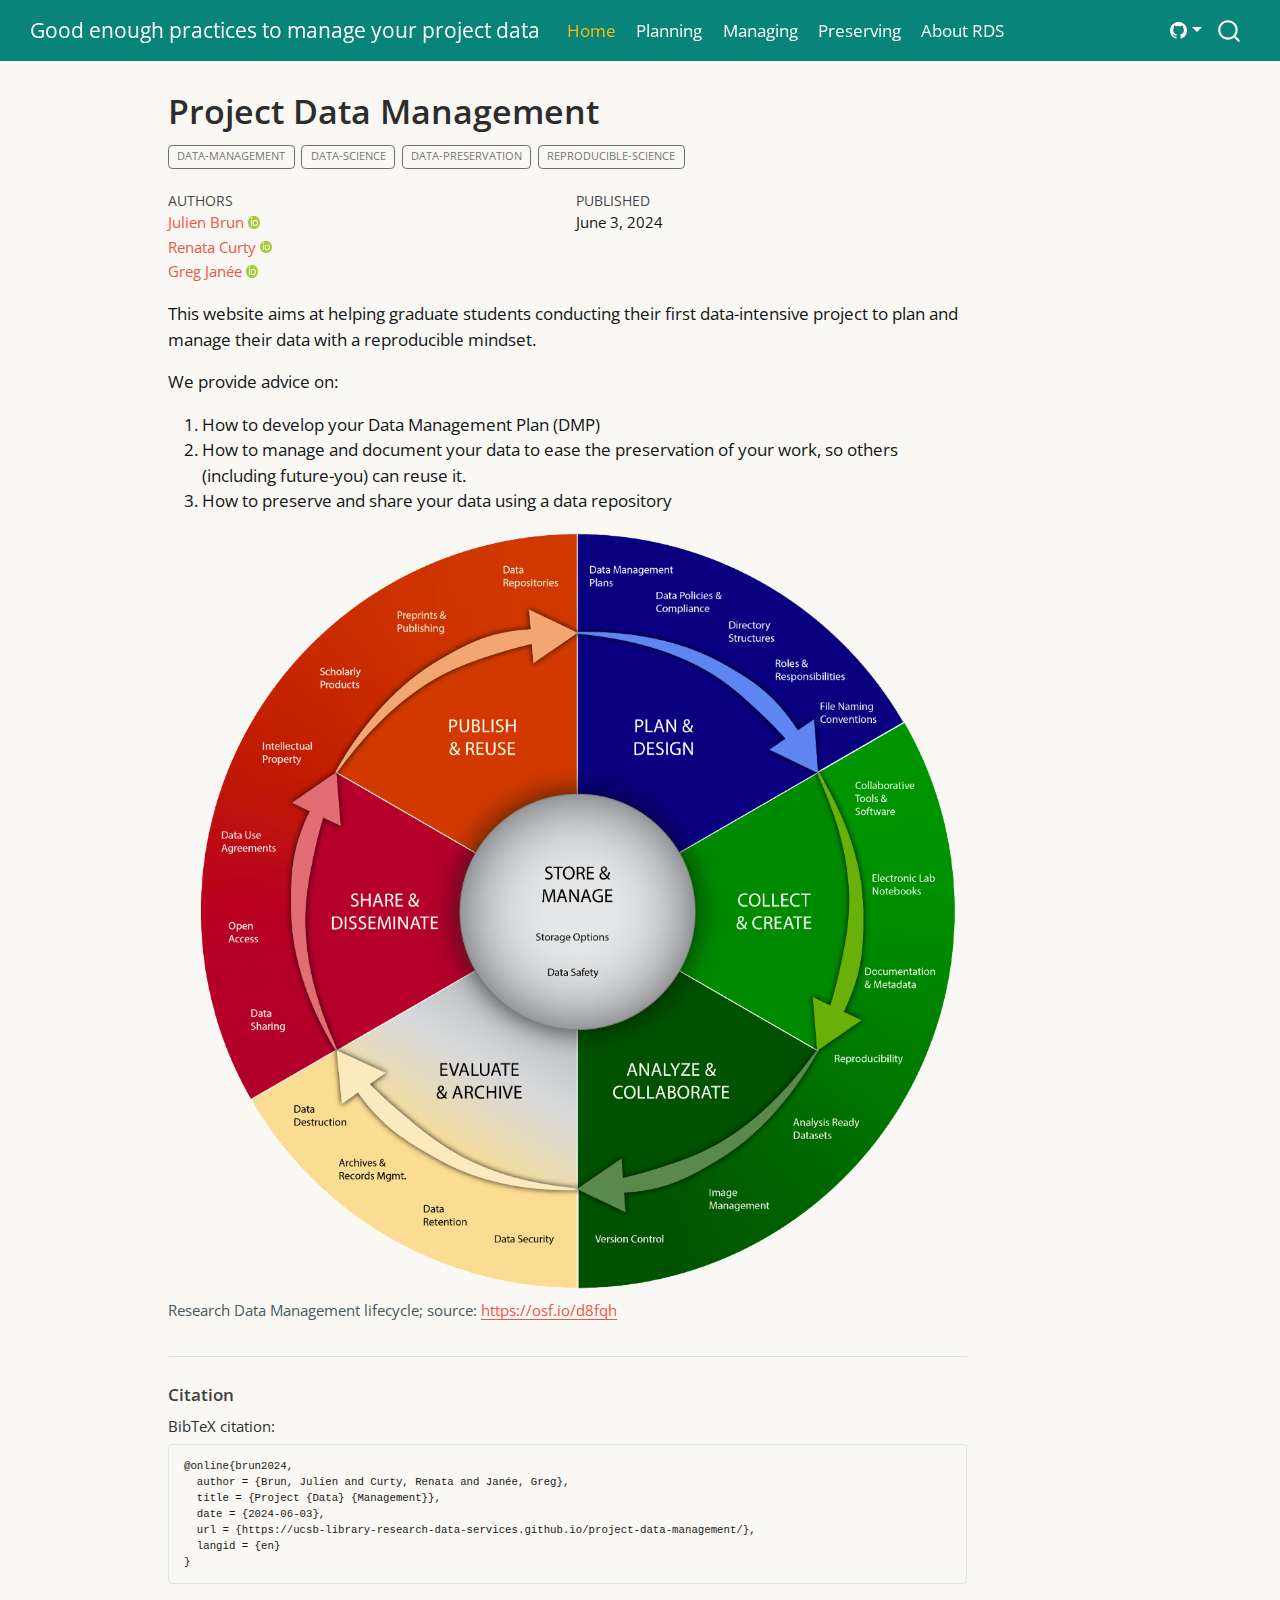
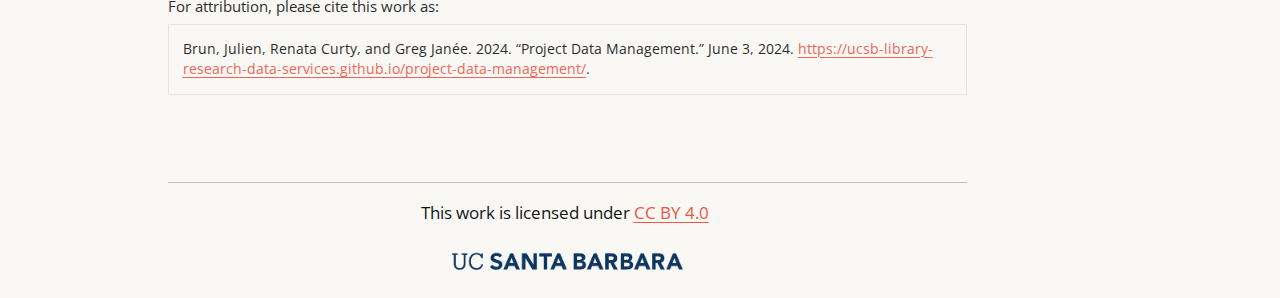
==== commit 1fb1b9bb: "Built site for gh-pages" ====
--- a/index.html
+++ b/index.html
@@ -212,7 +212,7 @@
 </div></div></section></div></main> <!-- /main -->
 <div>
   <p></p><hr><p></p>
-  <p xmlns:cc="http://creativecommons.org/ns#">This work is licensed under <a href="https://creativecommons.org/licenses/by/4.0/?ref=chooser-v1" target="_blank" rel="license noopener noreferrer" style="display:inline-block;">CC BY 4.0<img style="height:22px!important;margin-left:3px;vertical-align:text-bottom;" src="https://mirrors.creativecommons.org/presskit/icons/cc.svg?ref=chooser-v1" alt=""><img style="height:22px!important;margin-left:3px;vertical-align:text-bottom;" src="https://mirrors.creativecommons.org/presskit/icons/by.svg?ref=chooser-v1" alt=""></a></p> 
+  <p align="center" xmlns:cc="http://creativecommons.org/ns#">This work is licensed under <a href="https://creativecommons.org/licenses/by/4.0/?ref=chooser-v1" target="_blank" rel="license noopener noreferrer" style="display:inline-block;">CC BY 4.0<img style="height:22px!important;margin-left:3px;vertical-align:text-bottom;" src="https://mirrors.creativecommons.org/presskit/icons/cc.svg?ref=chooser-v1" alt=""><img style="height:22px!important;margin-left:3px;vertical-align:text-bottom;" src="https://mirrors.creativecommons.org/presskit/icons/by.svg?ref=chooser-v1" alt=""></a></p> 
   <p align="center"><a href="https://www.library.ucsb.edu/research-data-services"><img alt="UCSB logo" style="border-width:0" src="images/ucsb-primary-wordmark.png" width="250px" align="center"></a></p>
 </div>
 <script id="quarto-html-after-body" type="application/javascript">
